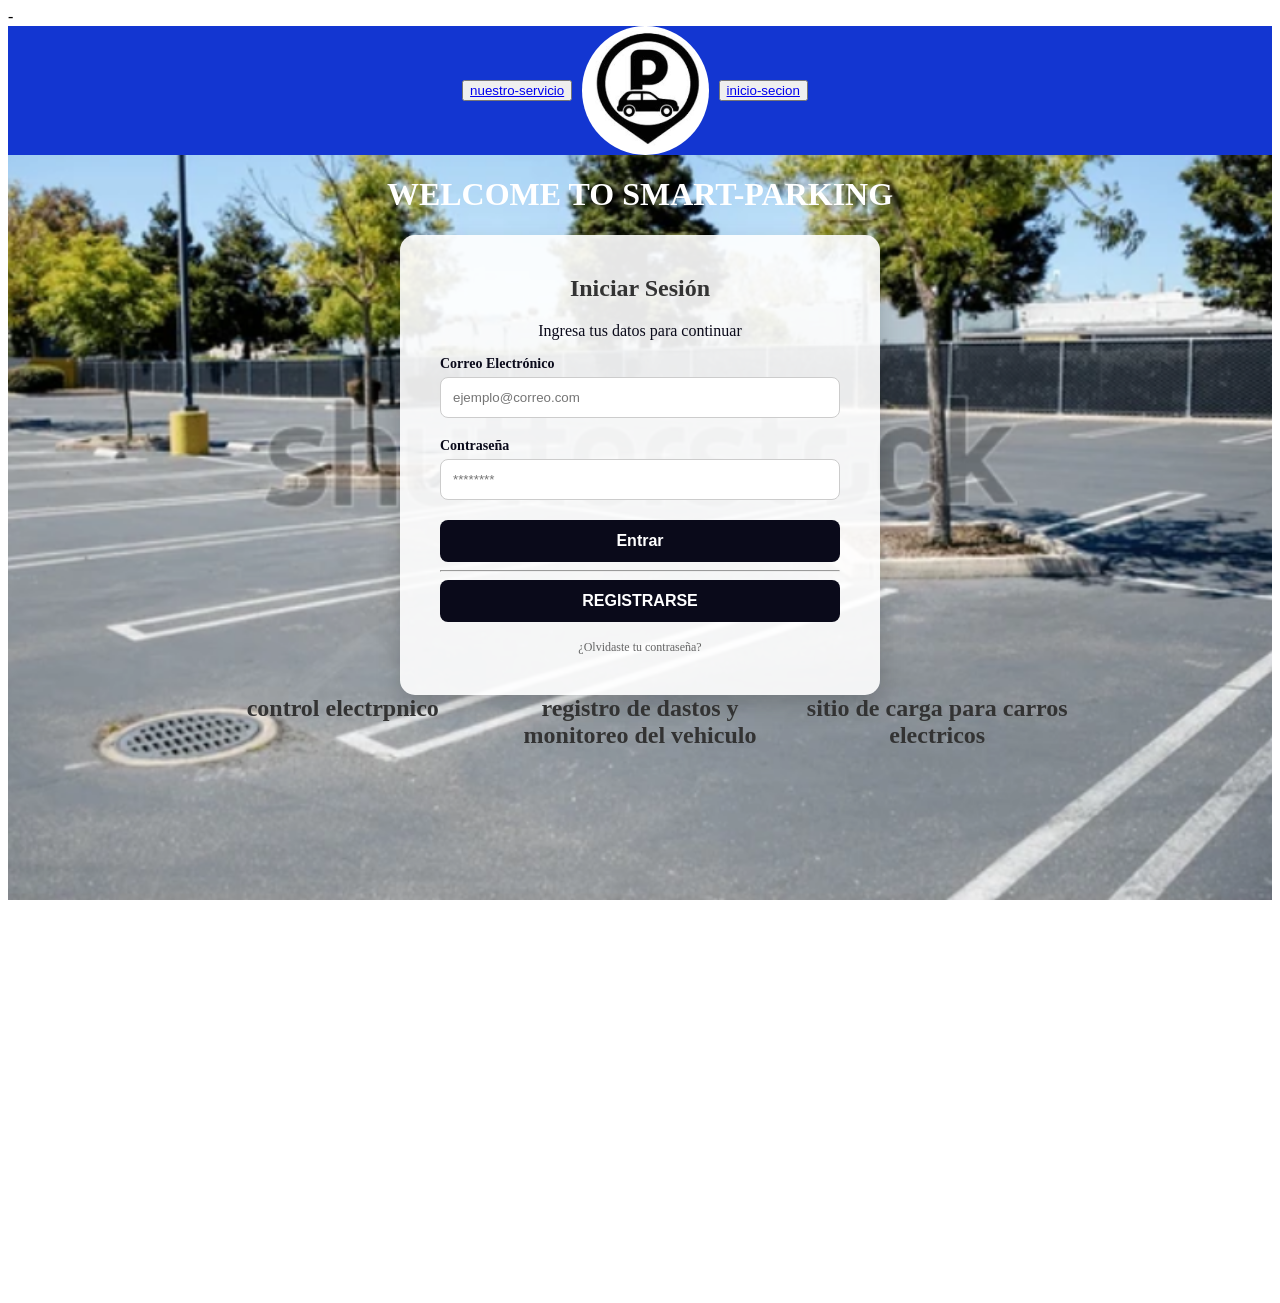
==== index.html @ 18f40181 "parte grafica" ====
<!DOCTYPE html>
<html lang="en">
<head>
    <meta charset="UTF-8">
    <meta name="viewport" content="width=, initial-scale=1.0">
    <title>Manejo de Parqueo</title>
    <link rel="stylesheet" href="style.css">
</head>-
<body>
        <nav>
            <button>
                <a href="#servicio">nuestro-servicio</a>
            </button>
            <img src="./img/logo.png">
            <button>
                <a href="#loging">inicio-secion</a>
            </button><br>
        </nav>
    <div id="contenedorPrincipal">
            <h1>WELCOME TO SMART-PARKING</h1>

    <div class="login-container">
            <form class="login-form">
                <h2>Iniciar Sesión</h2>
                <p>Ingresa tus datos para continuar</p>
            
                <!-- Campo de Correo -->
                <div class="input-group">
                    <label for="email">Correo Electrónico</label>
                    <input type="email" id="email" placeholder="ejemplo@correo.com" required>
                </div>
            
                <!-- Campo de Contraseña -->
                <div class="input-group">
                    <label for="password">Contraseña</label>
                    <input type="password" id="password" placeholder="********" required>
                </div>
            
                <!-- Botón de Acción -->
                <button type="submit" class="login-button">Entrar</button>
                <hr>
                <button type="submit" class="login-button">REGISTRARSE</button>
            
            
                <div class="footer-links">
                    <a href="#">¿Olvidaste tu contraseña?</a>
                </div>
            </form>
        </div>
        <div  id="contenedorServiciops">
            <div class="servicio">
                <h2>control electrpnico</h2>
            </div>
            <div class="servicio">
                <h2>registro de dastos y monitoreo del vehiculo</h2>
            </div>
            <div  class="servicio">
                <h2>sitio de carga para carros electricos</h2>
            </div>
        </div>
    </div>
</body>
</html>
---- style.css ----
nav{
    background-color: rgb(19, 54, 209);
    width: 100%;
    height: auto;
    align-items: center;
    justify-content: center;
    gap :10px;
    color: white;
    display: flex;
   }
   img{
    width: 10%;
    height: 10%;
    border-radius: 100%;
    align-self: left;
   }
   #contenedorPrincipal{
    color:white;
    background-image: url(./img/contenedorPrincipal.png);
    width: 100%;
    text-align: center;
    background-repeat: no-repeat;
    background-size: cover;
    background-attachment: fixed;
    background-position: center;
    justify-content: center;
    align-items: center;
    display: flex;
    flex-direction: column;
   }



/* El cuadro blanco del formulario */
.login-container {
    background-color: rgba(255, 255, 255, 0.9); /* Blanco con un poco de transparencia */
    width: 90%; /* Ocupa el 90% en móviles */
    max-width: 400px; /* Pero no más de 400px en pantallas grandes */
    padding: 40px;
    border-radius: 15px;
    box-shadow: 0px 10px 25px rgba(0,0,0,0.2); /* Sombra para que "flote" */
    text-align: center;
    color: #0a0a1a;
}

h2 {
    margin-top: 0;
    color: #333;
}

.input-group {
    text-align: left;
    margin-bottom: 20px;
}

label {
    display: block;
    margin-bottom: 5px;
    font-size: 14px;
    font-weight: bold;
}

input {
    width: 100%;
    padding: 12px;
    border: 1px solid #ccc;
    border-radius: 8px;
    box-sizing: border-box; /* Para que el padding no afecte el ancho */
}

.login-button {
    width: 100%;
    padding: 12px;
    background-color: #0a0a1a;
    color: white;
    border: none;
    border-radius: 8px;
    font-size: 16px;
    cursor: pointer;
    font-weight: bold;
}

.login-button:hover {
    background-color: #333;
}

.footer-links {
    margin-top: 15px;
}

.footer-links a {
    font-size: 12px;
    color: #666;
    text-decoration: none;
}


#contenedorServiciops{
    justify-content: center;
    align-items: center;
    display: flex;
}
.servicio{
    gap: 10%;
    width: 30%;
    height: 600px;
}
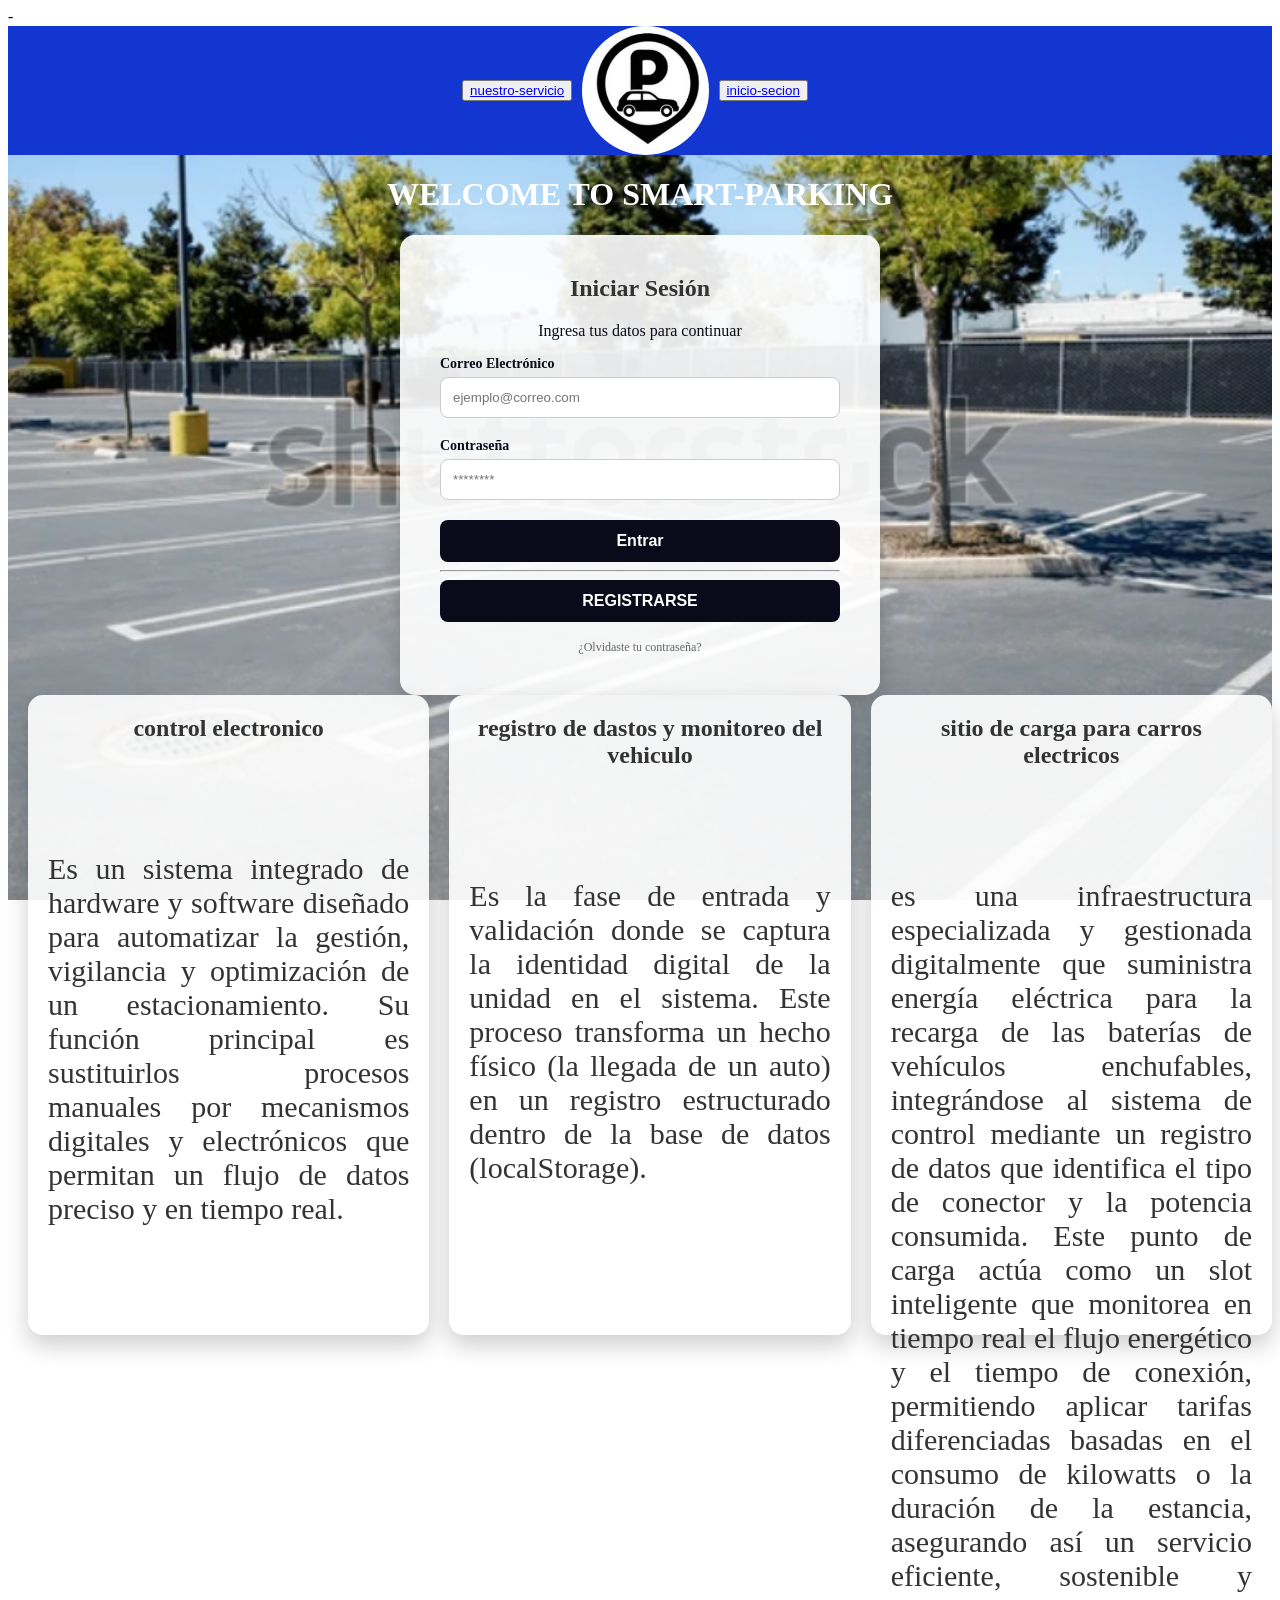
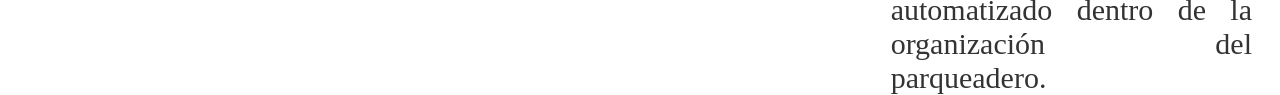
==== commit b234c29f: "contenedor servicios" ====
--- a/index.html
+++ b/index.html
@@ -9,7 +9,7 @@
 <body>
         <nav>
             <button>
-                <a href="#servicio">nuestro-servicio</a>
+                <a href="#contenedorServicio">nuestro-servicio</a>
             </button>
             <img src="./img/logo.png">
             <button>
@@ -47,18 +47,38 @@
                 </div>
             </form>
         </div>
-        <div  id="contenedorServiciops">
+        <div  id="contenedorServicio">
             <div class="servicio">
-                <h2>control electrpnico</h2>
+                <h2>control electronico</h2>
+                <P class="parrafoServicio">Es un sistema integrado de hardware y software 
+                    diseñado para automatizar la gestión, vigilancia y optimización
+                     de un estacionamiento. Su función principal es sustituirlos
+                      procesos manuales por mecanismos digitales y electrónicos
+                      que permitan un flujo de datos preciso y en tiempo real.</P>
             </div>
             <div class="servicio">
                 <h2>registro de dastos y monitoreo del vehiculo</h2>
+                <P class="parrafoServicio"> Es la fase de entrada y validación donde 
+                    se captura la identidad digital de la unidad en el sistema. 
+                    Este proceso transforma un hecho físico (la llegada de un auto)
+                     en un registro estructurado dentro de la base de datos (localStorage).</P>
             </div>
             <div  class="servicio">
                 <h2>sitio de carga para carros electricos</h2>
+                <P class="parrafoServicio">es una infraestructura especializada y
+                     gestionada digitalmente que suministra energía eléctrica para la 
+                     recarga de las baterías de vehículos enchufables, integrándose al 
+                     sistema de control mediante un registro de datos que identifica el tipo
+                      de conector y la potencia consumida. Este punto de carga actúa como un 
+                      slot inteligente que monitorea en tiempo real el flujo energético y el
+                       tiempo de conexión, permitiendo aplicar tarifas diferenciadas basadas
+                        en el consumo de kilowatts o la duración de la estancia, asegurando 
+                        así un servicio eficiente, sostenible y automatizado dentro de la 
+                        organización del parqueadero.</P>
             </div>
         </div>
     </div>
+    <script>index.js</script>
 </body>
 </html>
 
--- a/style.css
+++ b/style.css
@@ -95,13 +95,29 @@
 }
 
 
-#contenedorServiciops{
+#contenedorServicio{
     justify-content: center;
     align-items: center;
     display: flex;
 }
 .servicio{
+    margin-left: 20PX;
     gap: 10%;
     width: 30%;
     height: 600px;
+    background-color: rgba(255, 255, 255, 0.9);
+    border-radius: 15px;
+    box-shadow: 0px 10px 25px rgba(0,0,0,0.2);
+    display: flex;
+    flex-direction: column;
+    align-items: center;
+    text-align: center;
+    padding: 20px;  
 }
+.parrafoServicio{
+    font-size: 14px;
+    color: #333;
+    text-align: justify;
+    font-size: 30px;
+}
+
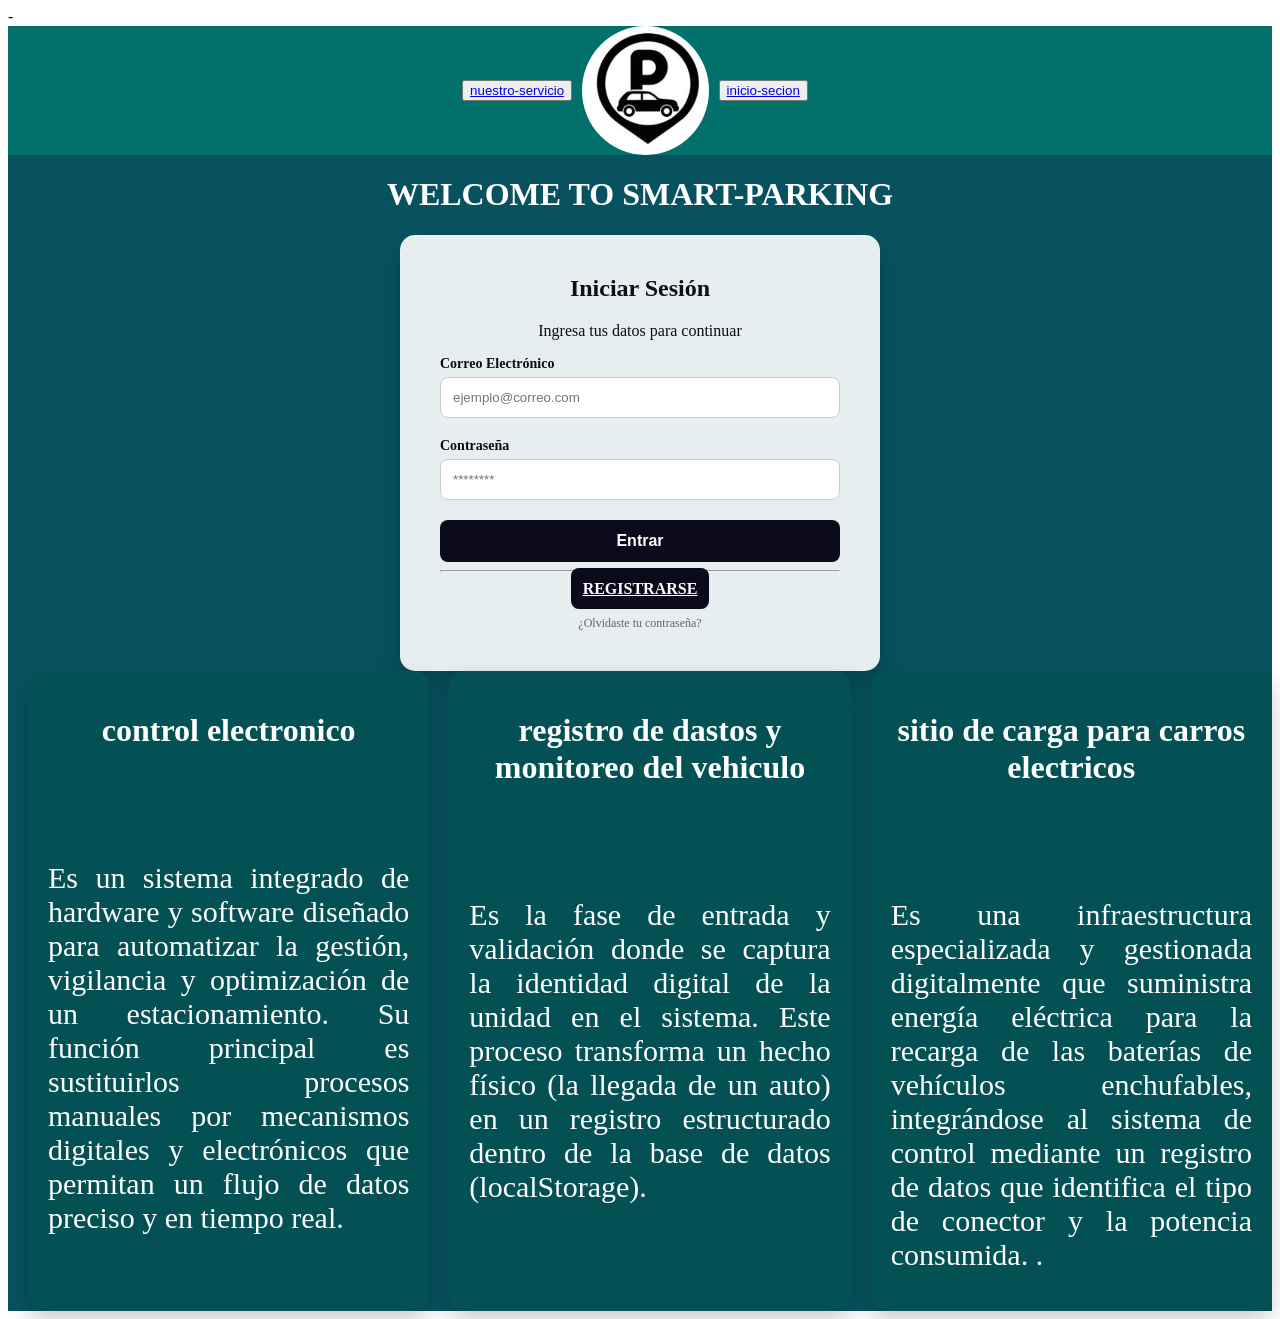
==== commit fa748fb0: "mejora html" ====
--- a/index.html
+++ b/index.html
@@ -39,9 +39,7 @@
                 <!-- Botón de Acción -->
                 <button type="submit" class="login-button">Entrar</button>
                 <hr>
-                <button type="submit" class="login-button">REGISTRARSE</button>
-            
-            
+                <a href="registrarse.html"class="register">REGISTRARSE</a> 
                 <div class="footer-links">
                     <a href="#">¿Olvidaste tu contraseña?</a>
                 </div>
@@ -49,7 +47,7 @@
         </div>
         <div  id="contenedorServicio">
             <div class="servicio">
-                <h2>control electronico</h2>
+                <h1>control electronico</h1>
                 <P class="parrafoServicio">Es un sistema integrado de hardware y software 
                     diseñado para automatizar la gestión, vigilancia y optimización
                      de un estacionamiento. Su función principal es sustituirlos
@@ -57,24 +55,19 @@
                       que permitan un flujo de datos preciso y en tiempo real.</P>
             </div>
             <div class="servicio">
-                <h2>registro de dastos y monitoreo del vehiculo</h2>
+                <h1>registro de dastos y monitoreo del vehiculo</h1>
                 <P class="parrafoServicio"> Es la fase de entrada y validación donde 
                     se captura la identidad digital de la unidad en el sistema. 
                     Este proceso transforma un hecho físico (la llegada de un auto)
                      en un registro estructurado dentro de la base de datos (localStorage).</P>
             </div>
             <div  class="servicio">
-                <h2>sitio de carga para carros electricos</h2>
-                <P class="parrafoServicio">es una infraestructura especializada y
+                <h1>sitio de carga para carros electricos</h1>
+                <P class="parrafoServicio">Es una infraestructura especializada y
                      gestionada digitalmente que suministra energía eléctrica para la 
                      recarga de las baterías de vehículos enchufables, integrándose al 
                      sistema de control mediante un registro de datos que identifica el tipo
-                      de conector y la potencia consumida. Este punto de carga actúa como un 
-                      slot inteligente que monitorea en tiempo real el flujo energético y el
-                       tiempo de conexión, permitiendo aplicar tarifas diferenciadas basadas
-                        en el consumo de kilowatts o la duración de la estancia, asegurando 
-                        así un servicio eficiente, sostenible y automatizado dentro de la 
-                        organización del parqueadero.</P>
+                      de conector y la potencia consumida. .</P>
             </div>
         </div>
     </div>
--- a/style.css
+++ b/style.css
@@ -1,5 +1,5 @@
 nav{
-    background-color: rgb(19, 54, 209);
+    background-color: rgb(2, 112, 107);
     width: 100%;
     height: auto;
     align-items: center;
@@ -16,7 +16,8 @@
    }
    #contenedorPrincipal{
     color:white;
-    background-image: url(./img/contenedorPrincipal.png);
+    /*background-image: url(./img/contenedorPrincipal.png);*/
+    background-color: #08525f;
     width: 100%;
     text-align: center;
     background-repeat: no-repeat;
@@ -45,7 +46,7 @@
 
 h2 {
     margin-top: 0;
-    color: #333;
+    color: #0f0f0f;
 }
 
 .input-group {
@@ -80,7 +81,21 @@
     font-weight: bold;
 }
 
+.register {
+    width: 100%;
+    padding: 12px;
+    background-color: #0a0a1a;
+    color: white;
+    border: none;
+    border-radius: 8px;
+    font-size: 16px;
+    cursor: pointer;
+    font-weight: bold;
+}
 .login-button:hover {
+    background-color: #333;
+}
+.register:hover {
     background-color: #333;
 }
 
@@ -105,7 +120,7 @@
     gap: 10%;
     width: 30%;
     height: 600px;
-    background-color: rgba(255, 255, 255, 0.9);
+    background-color: rgba(4, 82, 85, 0.9);
     border-radius: 15px;
     box-shadow: 0px 10px 25px rgba(0,0,0,0.2);
     display: flex;
@@ -116,7 +131,6 @@
 }
 .parrafoServicio{
     font-size: 14px;
-    color: #333;
     text-align: justify;
     font-size: 30px;
 }
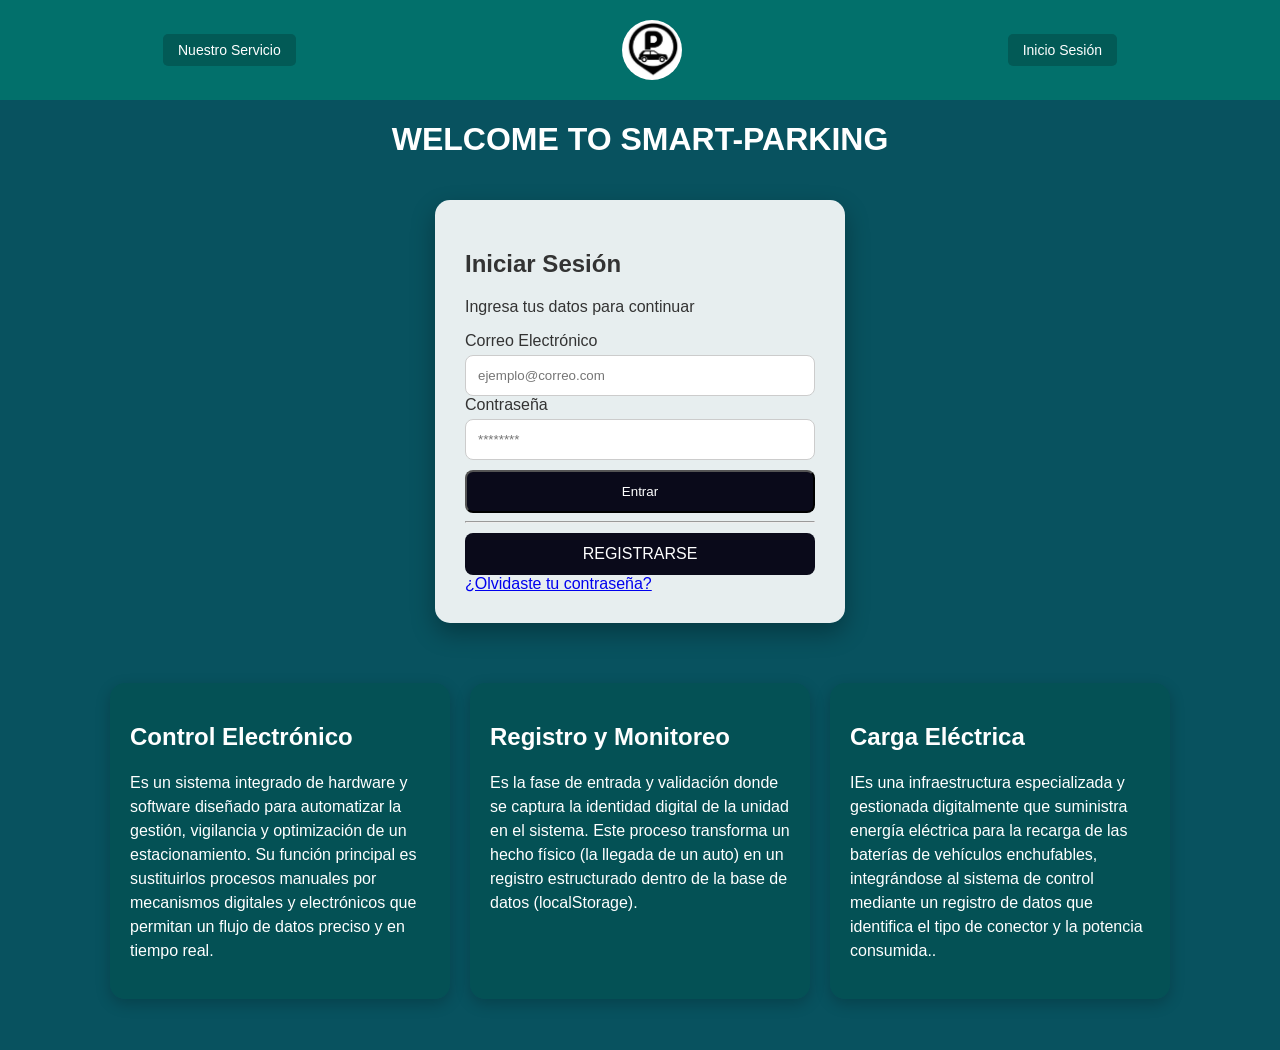
==== commit 3dbcdfc8: "manejo de inicio de cesion y registro" ====
--- a/index.html
+++ b/index.html
@@ -1,79 +1,72 @@
 <!DOCTYPE html>
-<html lang="en">
+<html lang="es">
 <head>
     <meta charset="UTF-8">
-    <meta name="viewport" content="width=, initial-scale=1.0">
+    <meta name="viewport" content="width=device-width, initial-scale=1.0">
     <title>Manejo de Parqueo</title>
     <link rel="stylesheet" href="style.css">
-</head>-
+</head>
 <body>
-        <nav>
-            <button>
-                <a href="#contenedorServicio">nuestro-servicio</a>
-            </button>
-            <img src="./img/logo.png">
-            <button>
-                <a href="#loging">inicio-secion</a>
-            </button><br>
-        </nav>
+    <nav>
+        <a href="#contenedorServicio" class="nav-link">Nuestro Servicio</a>
+        <img src="./img/logo.png" alt="Logo" class="logo">
+        <a href="parqueo.html" class="nav-link">Inicio Sesión</a>
+    </nav>
+
     <div id="contenedorPrincipal">
-            <h1>WELCOME TO SMART-PARKING</h1>
+        <h1>WELCOME TO SMART-PARKING</h1>
 
-    <div class="login-container">
+        <div class="login-container">
             <form class="login-form">
                 <h2>Iniciar Sesión</h2>
                 <p>Ingresa tus datos para continuar</p>
             
-                <!-- Campo de Correo -->
                 <div class="input-group">
                     <label for="email">Correo Electrónico</label>
                     <input type="email" id="email" placeholder="ejemplo@correo.com" required>
                 </div>
             
-                <!-- Campo de Contraseña -->
                 <div class="input-group">
                     <label for="password">Contraseña</label>
                     <input type="password" id="password" placeholder="********" required>
                 </div>
             
-                <!-- Botón de Acción -->
                 <button type="submit" class="login-button">Entrar</button>
                 <hr>
-                <a href="registrarse.html"class="register">REGISTRARSE</a> 
+                <a href="registrarse.html" class="register">REGISTRARSE</a> 
                 <div class="footer-links">
                     <a href="#">¿Olvidaste tu contraseña?</a>
                 </div>
             </form>
         </div>
-        <div  id="contenedorServicio">
+
+        <div id="contenedorServicio">
             <div class="servicio">
-                <h1>control electronico</h1>
-                <P class="parrafoServicio">Es un sistema integrado de hardware y software 
+                <h2>Control Electrónico</h2>
+                <p class="parrafoServicio">Es un sistema integrado de hardware y software 
                     diseñado para automatizar la gestión, vigilancia y optimización
                      de un estacionamiento. Su función principal es sustituirlos
                       procesos manuales por mecanismos digitales y electrónicos
-                      que permitan un flujo de datos preciso y en tiempo real.</P>
+                      que permitan un flujo de datos preciso y en tiempo real.</p>
             </div>
             <div class="servicio">
-                <h1>registro de dastos y monitoreo del vehiculo</h1>
-                <P class="parrafoServicio"> Es la fase de entrada y validación donde 
+                <h2>Registro y Monitoreo</h2>
+                <p class="parrafoServicio">  Es la fase de entrada y validación donde 
                     se captura la identidad digital de la unidad en el sistema. 
                     Este proceso transforma un hecho físico (la llegada de un auto)
-                     en un registro estructurado dentro de la base de datos (localStorage).</P>
+                     en un registro estructurado dentro de la base de datos (localStorage).</p>
             </div>
-            <div  class="servicio">
-                <h1>sitio de carga para carros electricos</h1>
-                <P class="parrafoServicio">Es una infraestructura especializada y
-                     gestionada digitalmente que suministra energía eléctrica para la 
-                     recarga de las baterías de vehículos enchufables, integrándose al 
-                     sistema de control mediante un registro de datos que identifica el tipo
-                      de conector y la potencia consumida. .</P>
+            <div class="servicio">
+                <h2>Carga Eléctrica</h2>
+                <p class="parrafoServicio">IEs una infraestructura especializada y
+                    gestionada digitalmente que suministra energía eléctrica para la 
+                    recarga de las baterías de vehículos enchufables, integrándose al 
+                    sistema de control mediante un registro de datos que identifica el tipo
+                     de conector y la potencia consumida..</p>
             </div>
         </div>
     </div>
-    <script>index.js</script>
+    <script src="index.js"></script>
 </body>
 </html>
 
-
-
--- a/style.css
+++ b/style.css
@@ -1,137 +1,117 @@
-nav{
+/* General */
+body {
+    margin: 0;
+    font-family: Arial, sans-serif;
+}
+
+nav {
     background-color: rgb(2, 112, 107);
     width: 100%;
-    height: auto;
+    min-height: 80px;
+    display: flex;
     align-items: center;
-    justify-content: center;
-    gap :10px;
+    justify-content: space-around;
+    padding: 10px 0;
+    flex-wrap: wrap; /* Para que en móviles el logo y botones se acomoden */
+}
+
+.nav-link {
     color: white;
-    display: flex;
-   }
-   img{
-    width: 10%;
-    height: 10%;
-    border-radius: 100%;
-    align-self: left;
-   }
-   #contenedorPrincipal{
-    color:white;
-    /*background-image: url(./img/contenedorPrincipal.png);*/
+    text-decoration: none;
+    background: rgba(0,0,0,0.2);
+    padding: 8px 15px;
+    border-radius: 5px;
+    font-size: 14px;
+}
+
+.logo {
+    width: 60px;
+    height: 60px;
+    border-radius: 50%;
+}
+
+#contenedorPrincipal {
+    color: white;
     background-color: #08525f;
     width: 100%;
-    text-align: center;
-    background-repeat: no-repeat;
-    background-size: cover;
-    background-attachment: fixed;
-    background-position: center;
-    justify-content: center;
-    align-items: center;
+    min-height: 100vh;
     display: flex;
     flex-direction: column;
-   }
-
-
-
-/* El cuadro blanco del formulario */
-.login-container {
-    background-color: rgba(255, 255, 255, 0.9); /* Blanco con un poco de transparencia */
-    width: 90%; /* Ocupa el 90% en móviles */
-    max-width: 400px; /* Pero no más de 400px en pantallas grandes */
-    padding: 40px;
-    border-radius: 15px;
-    box-shadow: 0px 10px 25px rgba(0,0,0,0.2); /* Sombra para que "flote" */
-    text-align: center;
-    color: #0a0a1a;
+    align-items: center;
+    padding-bottom: 50px;
 }
 
-h2 {
-    margin-top: 0;
-    color: #0f0f0f;
-}
-
-.input-group {
-    text-align: left;
-    margin-bottom: 20px;
-}
-
-label {
-    display: block;
-    margin-bottom: 5px;
-    font-size: 14px;
-    font-weight: bold;
+/* Formulario */
+.login-container {
+    background-color: rgba(255, 255, 255, 0.9);
+    width: 90%;
+    max-width: 350px;
+    padding: 30px;
+    border-radius: 15px;
+    box-shadow: 0px 10px 25px rgba(0,0,0,0.3);
+    margin: 20px 0;
+    color: #333;
 }
 
 input {
     width: 100%;
     padding: 12px;
+    margin-top: 5px;
     border: 1px solid #ccc;
     border-radius: 8px;
-    box-sizing: border-box; /* Para que el padding no afecte el ancho */
+    box-sizing: border-box;
 }
 
-.login-button {
+.login-button, .register {
+    display: block;
     width: 100%;
     padding: 12px;
     background-color: #0a0a1a;
     color: white;
-    border: none;
+    text-decoration: none;
     border-radius: 8px;
-    font-size: 16px;
-    cursor: pointer;
-    font-weight: bold;
+    margin-top: 10px;
+    text-align: center;
+    box-sizing: border-box;
 }
 
-.register {
+/* Contenedor de Servicios Responsivo */
+#contenedorServicio {
+    display: flex;
+    flex-wrap: wrap; /* CLAVE PARA RESPONSIVE */
+    justify-content: center;
+    gap: 20px;
     width: 100%;
-    padding: 12px;
-    background-color: #0a0a1a;
-    color: white;
-    border: none;
-    border-radius: 8px;
-    font-size: 16px;
-    cursor: pointer;
-    font-weight: bold;
-}
-.login-button:hover {
-    background-color: #333;
-}
-.register:hover {
-    background-color: #333;
+    margin-top: 40px;
 }
 
-.footer-links {
-    margin-top: 15px;
+.servicio {
+    width: 80%; /* En móviles ocupa casi todo el ancho */
+    max-width: 300px; /* En escritorio no crece demasiado */
+    background-color: rgba(4, 82, 85, 0.9);
+    border-radius: 15px;
+    padding: 20px;
+    box-shadow: 0px 5px 15px rgba(0,0,0,0.2);
+    transition: transform 0.3s;
 }
 
-.footer-links a {
-    font-size: 12px;
-    color: #666;
-    text-decoration: none;
+.servicio:hover {
+    transform: translateY(-5px);
 }
 
-
-#contenedorServicio{
-    justify-content: center;
-    align-items: center;
-    display: flex;
-}
-.servicio{
-    margin-left: 20PX;
-    gap: 10%;
-    width: 30%;
-    height: 600px;
-    background-color: rgba(4, 82, 85, 0.9);
-    border-radius: 15px;
-    box-shadow: 0px 10px 25px rgba(0,0,0,0.2);
-    display: flex;
-    flex-direction: column;
-    align-items: center;
-    text-align: center;
-    padding: 20px;  
-}
-.parrafoServicio{
-    font-size: 14px;
-    text-align: justify;
-    font-size: 30px;
+.parrafoServicio {
+    font-size: 16px; /* Tamaño de letra legible */
+    text-align: left;
+    line-height: 1.5;
 }
 
+/* Media Query para Pantallas Grandes (Escritorio) */
+@media (min-width: 768px) {
+    .servicio {
+        width: 25%; /* Se ponen uno al lado del otro */
+    }
+    
+    #contenedorServicio {
+        flex-direction: row;
+    }
+}
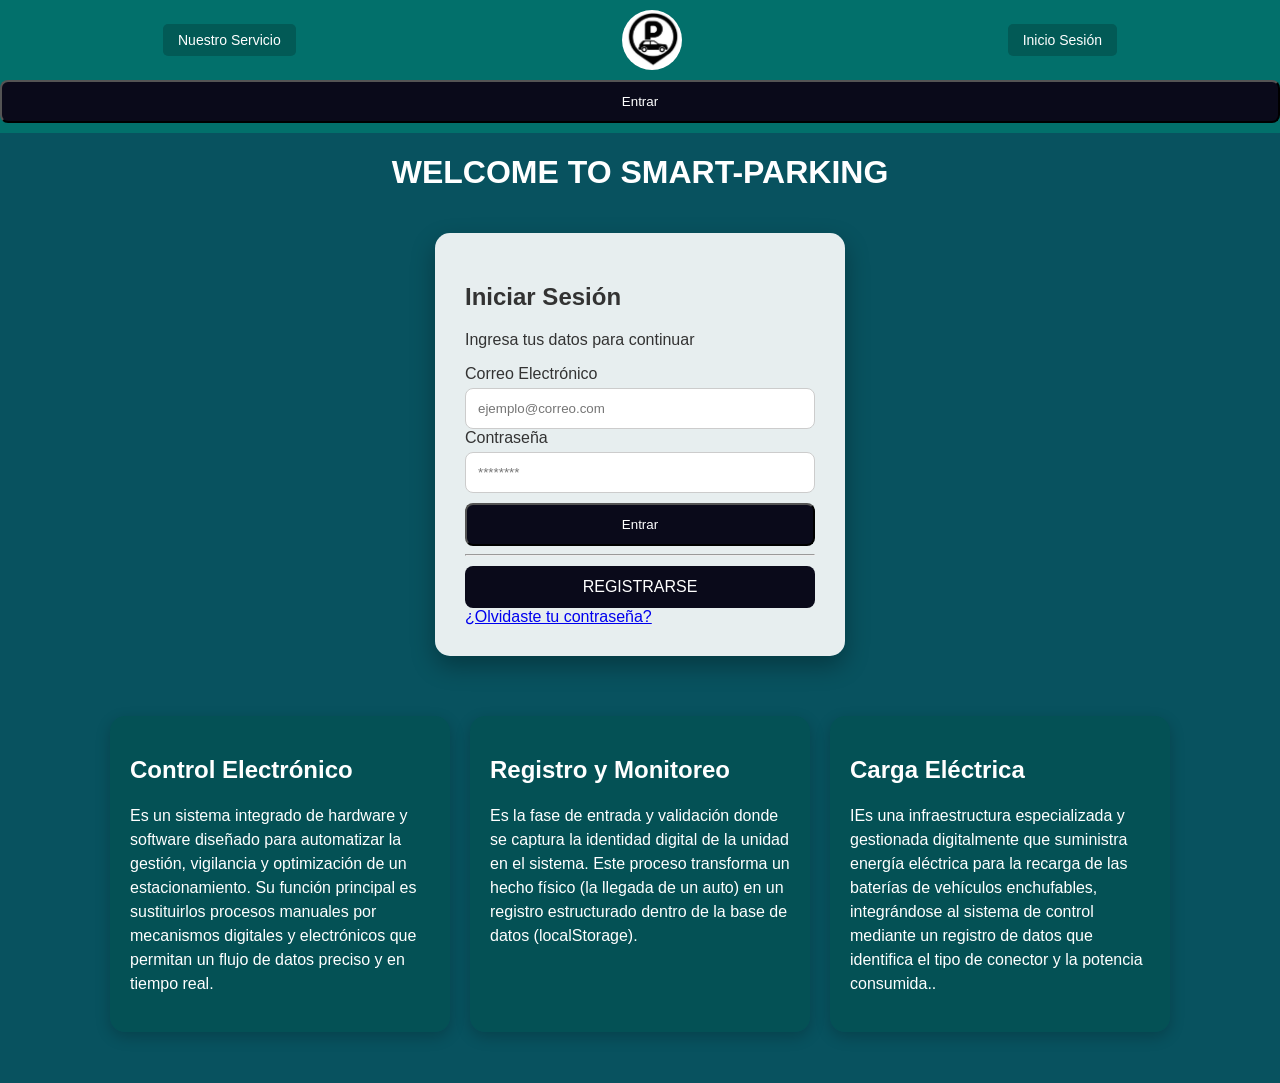
==== commit 6cbeb9f9: "inicio manejod del parqueo" ====
--- a/index.html
+++ b/index.html
@@ -11,6 +11,7 @@
         <a href="#contenedorServicio" class="nav-link">Nuestro Servicio</a>
         <img src="./img/logo.png" alt="Logo" class="logo">
         <a href="parqueo.html" class="nav-link">Inicio Sesión</a>
+        <button type="submit" class="login-button">Entrar</button>
     </nav>
 
     <div id="contenedorPrincipal">
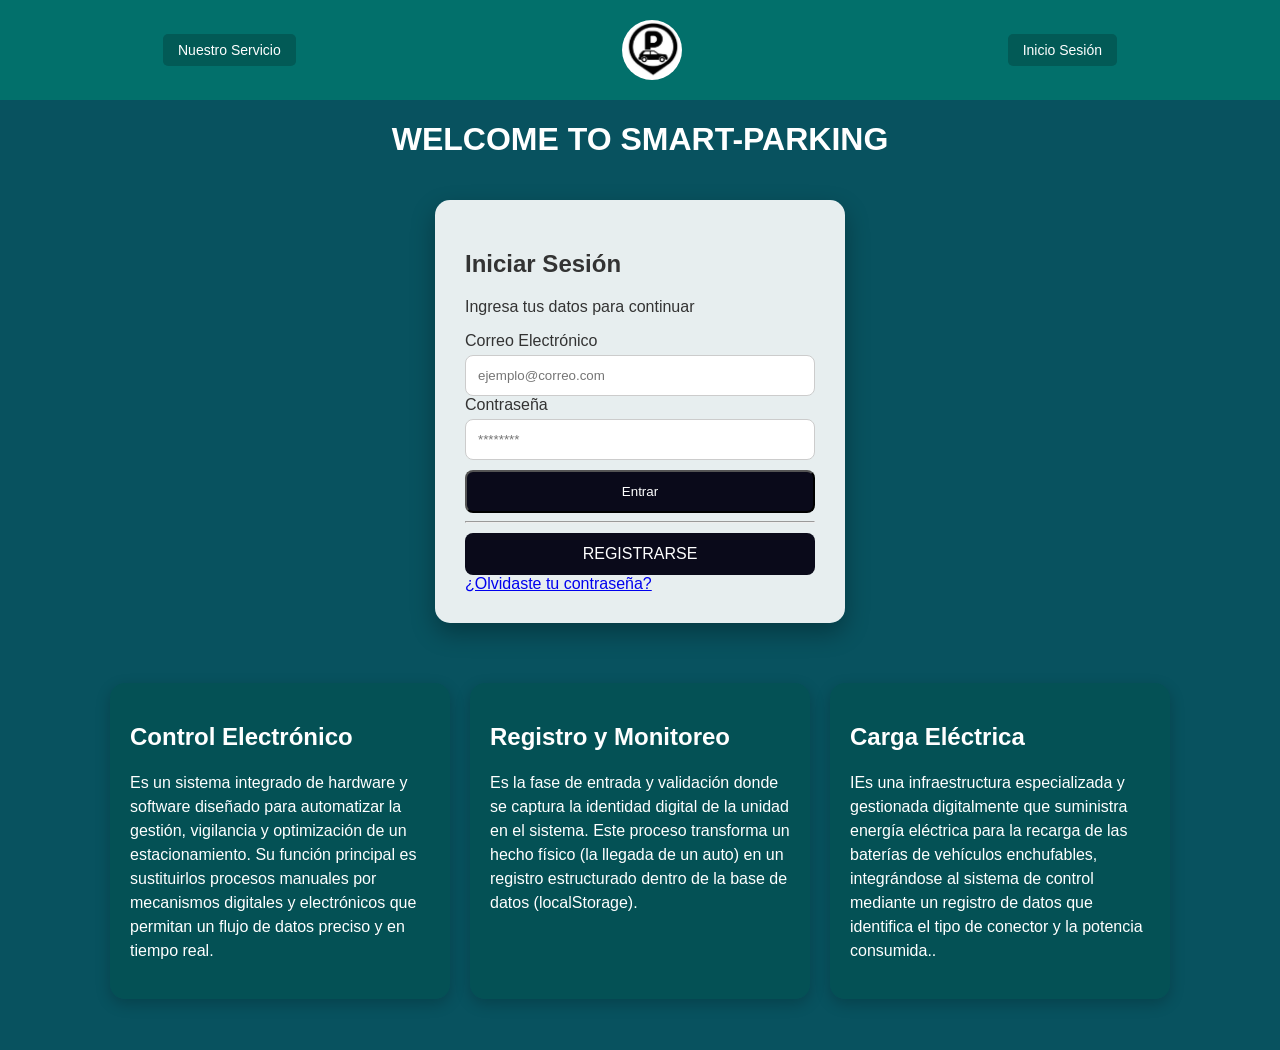
==== commit a2b7258d: "last commit" ====
--- a/index.html
+++ b/index.html
@@ -10,8 +10,7 @@
     <nav>
         <a href="#contenedorServicio" class="nav-link">Nuestro Servicio</a>
         <img src="./img/logo.png" alt="Logo" class="logo">
-        <a href="parqueo.html" class="nav-link">Inicio Sesión</a>
-        <button type="submit" class="login-button">Entrar</button>
+        <a href="#contenedorPrincipal" class="nav-link">Inicio Sesión</a>
     </nav>
 
     <div id="contenedorPrincipal">
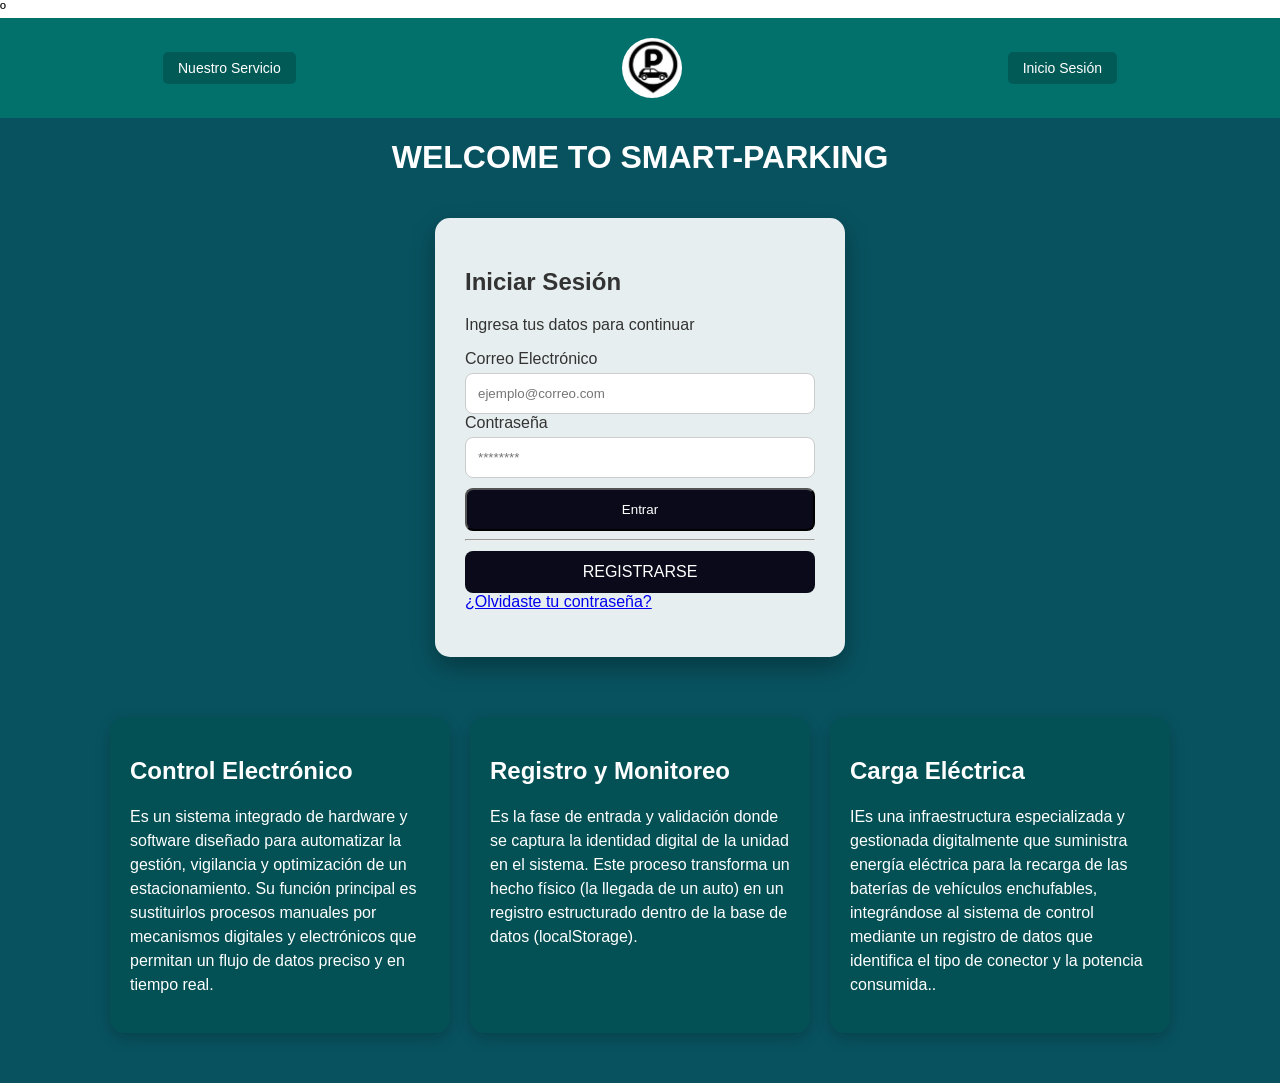
==== commit fef402ed: "primner comit  despues del exaMEN" ====
--- a/index.html
+++ b/index.html
@@ -1,4 +1,4 @@
-<!DOCTYPE html>
+º<!DOCTYPE html>
 <html lang="es">
 <head>
     <meta charset="UTF-8">
